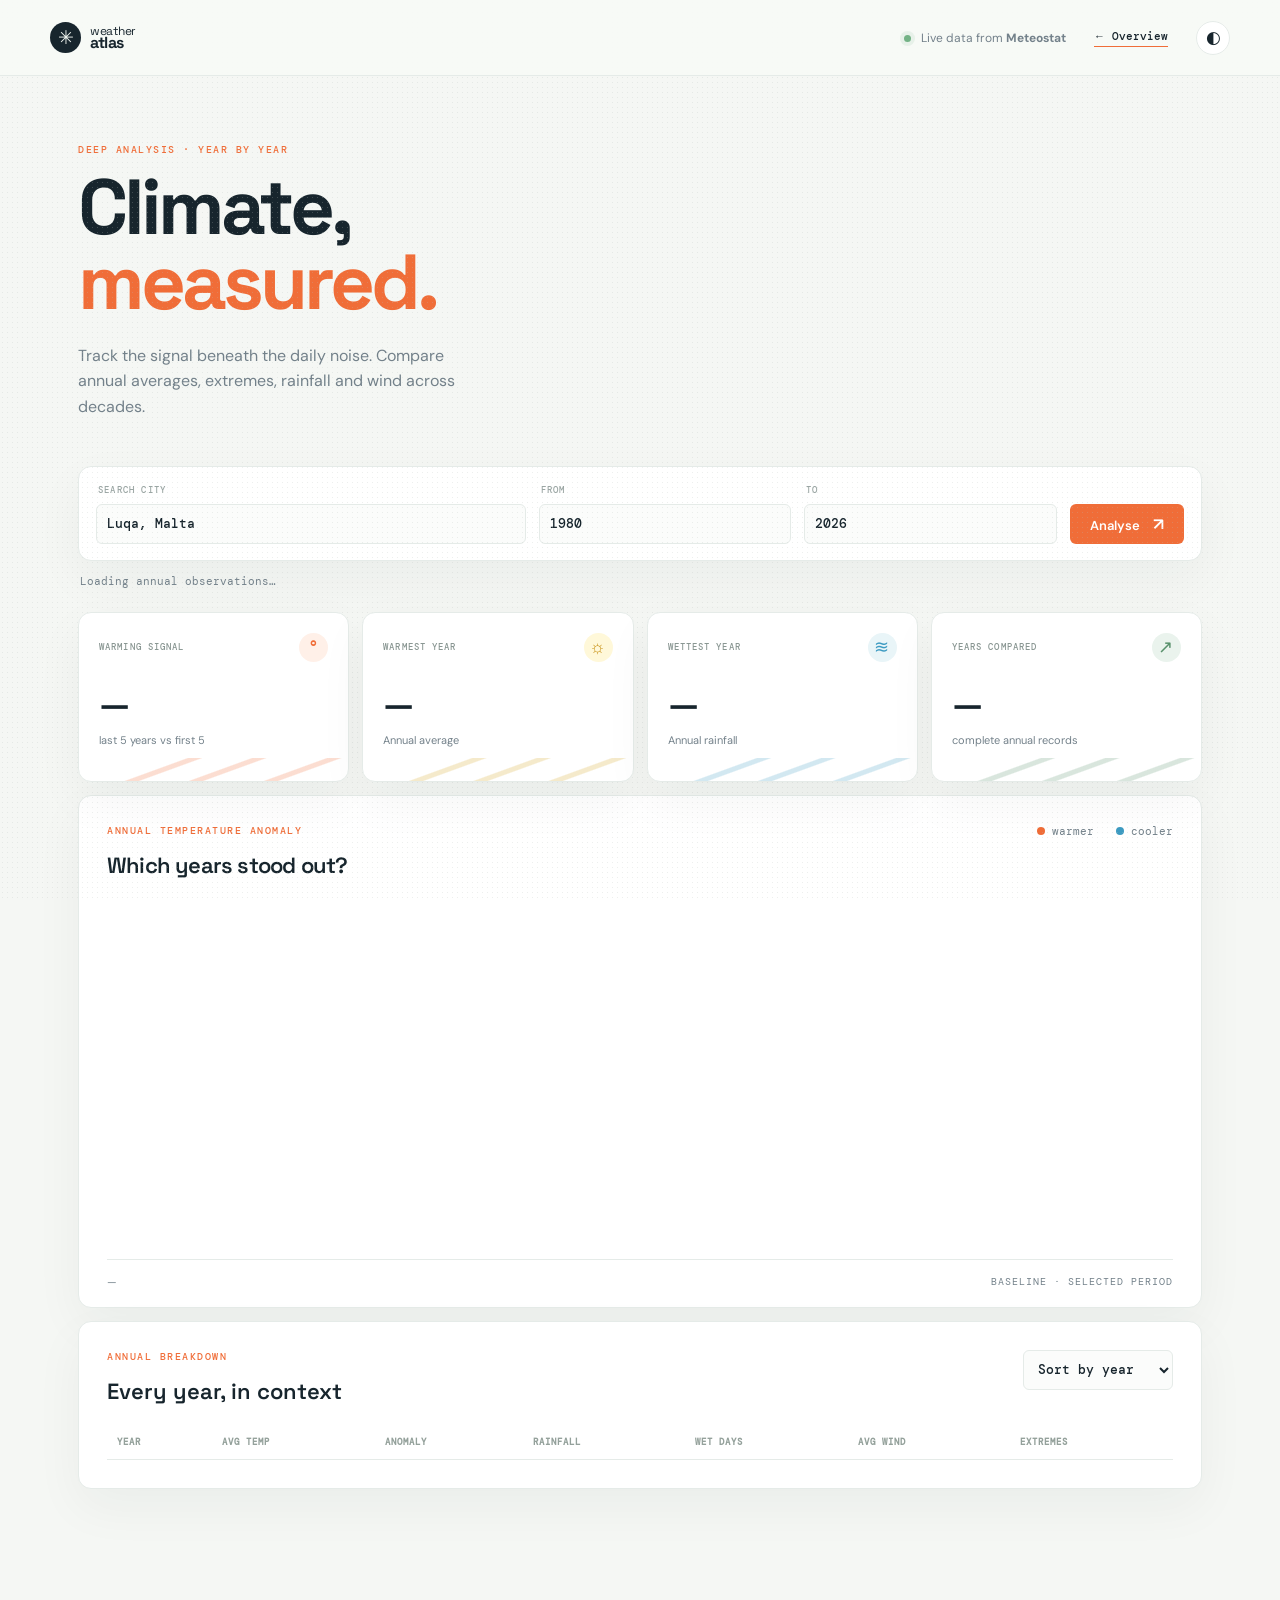
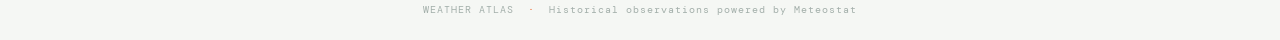
==== analysis.html @ 559820bc "Main" ====
<!doctype html>
<html lang="en">
<head>
  <meta charset="utf-8"><meta name="viewport" content="width=device-width, initial-scale=1">
  <title>Weather Atlas — deep analysis</title>
  <link rel="preconnect" href="https://fonts.googleapis.com"><link rel="preconnect" href="https://fonts.gstatic.com" crossorigin>
  <link href="https://fonts.googleapis.com/css2?family=DM+Mono:wght@400;500&family=DM+Sans:wght@400;500;600;700&family=Space+Grotesk:wght@500;600;700&display=swap" rel="stylesheet">
  <link rel="stylesheet" href="styles.css">
</head>
<body>
  <header class="topbar"><a class="brand" href="index.html"><span class="brand-mark">✳</span><span>weather<br><b>atlas</b></span></a><div class="source"><span class="pulse"></span> Live data from <b>Meteostat</b></div><a class="analysis-link" href="index.html">← Overview</a><button class="icon-btn" id="themeToggle">◐</button></header>
  <main>
    <section class="hero"><p class="eyebrow">DEEP ANALYSIS · YEAR BY YEAR</p><h1>Climate,<br><em>measured.</em></h1><p class="intro">Track the signal beneath the daily noise. Compare annual averages, extremes, rainfall and wind across decades.</p></section>
    <section class="controls card"><div class="control station-control"><label>SEARCH CITY</label><input id="station" list="station-list" value="Luqa, Malta" autocomplete="off" placeholder="Type a city…"><datalist id="station-list"></datalist></div><div class="control"><label>FROM</label><input id="start" type="number" min="1980" max="2026" value="1980"></div><div class="control"><label>TO</label><input id="end" type="number" min="1980" max="2026" value="2026"></div><button class="explore" id="load">Analyse <span>↗</span></button></section>
    <div class="status" id="status">Loading annual observations…</div>
    <section class="summary-grid"><article class="metric-card card"><div class="metric-head"><span>WARMING SIGNAL</span><span class="metric-icon warm">°</span></div><strong id="signal">—</strong><small>last 5 years vs first 5</small><div class="spark warm-line"></div></article><article class="metric-card card"><div class="metric-head"><span>WARMEST YEAR</span><span class="metric-icon sun">☼</span></div><strong id="warmest">—</strong><small id="warmestValue">Annual average</small><div class="spark sun-line"></div></article><article class="metric-card card"><div class="metric-head"><span>WETTEST YEAR</span><span class="metric-icon rain">≋</span></div><strong id="wettest">—</strong><small id="wettestValue">Annual rainfall</small><div class="spark rain-line"></div></article><article class="metric-card card"><div class="metric-head"><span>YEARS COMPARED</span><span class="metric-icon trend">↗</span></div><strong id="count">—</strong><small>complete annual records</small><div class="spark trend-line"></div></article></section>
    <section class="chart-card card"><div class="chart-top"><div><p class="eyebrow">ANNUAL TEMPERATURE ANOMALY</p><h2>Which years stood out?</h2></div><div class="legend"><span class="legend-temp"></span>warmer <span class="legend-rain"></span>cooler</div></div><div class="chart-wrap"><svg id="chart" viewBox="0 0 1000 360"></svg></div><div class="chart-foot"><span id="rangeLabel">—</span><span class="mono">BASELINE · SELECTED PERIOD</span></div></section>
    <section class="table-card card"><div class="table-heading"><div><p class="eyebrow">ANNUAL BREAKDOWN</p><h2>Every year, in context</h2></div><select id="sort"><option value="year">Sort by year</option><option value="avg_temp">Temperature</option><option value="rainfall">Rainfall</option><option value="anomaly">Anomaly</option></select></div><div class="table-scroll"><table><thead><tr><th>YEAR</th><th>AVG TEMP</th><th>ANOMALY</th><th>RAINFALL</th><th>WET DAYS</th><th>AVG WIND</th><th>EXTREMES</th></tr></thead><tbody id="table"></tbody></table></div></section>
  </main><footer>WEATHER ATLAS <span>·</span> Historical observations powered by Meteostat</footer>
  <script src="analysis.js"></script>
</body></html>
---- styles.css ----
:root{--ink:#17252d;--muted:#73818a;--paper:#f5f7f4;--card:#fff;--line:#e5ebe8;--orange:#f06d38;--blue:#3d9bc2;--green:#9ebca9;--shadow:0 18px 50px #19332b0c}
*{box-sizing:border-box}body{margin:0;background:var(--paper);color:var(--ink);font-family:"DM Sans",sans-serif}body:before{content:"";position:fixed;inset:0;pointer-events:none;opacity:.25;background-image:radial-gradient(#b6c1bb 0.55px,transparent .55px);background-size:5px 5px}.topbar{height:76px;border-bottom:1px solid var(--line);display:flex;align-items:center;padding:0 max(28px,calc((100% - 1180px)/2));gap:28px;background:#f8faf7e8;position:relative}.brand{color:var(--ink);text-decoration:none;display:flex;align-items:center;gap:9px;font-family:"Space Grotesk";font-size:12px;line-height:11px;letter-spacing:-.5px}.brand b{font-size:16px}.brand-mark{background:var(--ink);color:#eef3ee;border-radius:50%;width:31px;height:31px;display:grid;place-items:center;font-size:19px}.source{margin-left:auto;font-size:12px;color:var(--muted)}.pulse{display:inline-block;width:7px;height:7px;background:#73b285;border-radius:50%;margin-right:7px;box-shadow:0 0 0 4px #73b28520}.icon-btn{border:1px solid var(--line);background:white;border-radius:50%;width:34px;height:34px;color:var(--ink);font-size:17px}main{max-width:1180px;margin:auto;padding:67px 28px 90px}.hero{max-width:600px;margin-bottom:46px}.eyebrow{font:500 10px "DM Mono",monospace;letter-spacing:1.5px;color:var(--orange);margin:0 0 14px}.hero h1{font:700 clamp(48px,7vw,78px) "Space Grotesk";letter-spacing:-4px;line-height:.96;margin:0}.hero h1 em{color:var(--orange);font-style:normal}.intro{font-size:16px;color:var(--muted);max-width:410px;line-height:1.6;margin-top:23px}.card{background:var(--card);border:1px solid var(--line);border-radius:13px;box-shadow:var(--shadow)}.controls{display:flex;align-items:end;gap:13px;padding:17px 17px 16px;margin-bottom:13px}.control{min-width:130px;flex:1}.station-control{flex:1.7}label{display:block;font:500 9px "DM Mono";letter-spacing:1.2px;color:#9aa5a3;margin:0 0 8px 2px}select,input{font:500 13px "DM Mono";width:100%;height:40px;border:1px solid var(--line);border-radius:6px;background:#fbfcfb;color:var(--ink);padding:0 10px;outline:none}select:focus,input:focus{border-color:var(--orange)}.quick{flex:1.4}.quick div{display:flex;gap:5px}.quick button{height:40px;flex:1;border:1px solid var(--line);background:#fff;border-radius:5px;color:var(--muted);font:500 11px "DM Mono";cursor:pointer}.quick button:hover,.quick button.active{background:var(--ink);border-color:var(--ink);color:white}.explore{height:40px;border:0;border-radius:6px;background:var(--orange);color:#fff;padding:0 20px;font:600 13px "DM Sans";cursor:pointer}.explore span{font-size:17px;margin-left:10px}.status{height:21px;font:11px "DM Mono";color:var(--muted);margin:0 2px 17px}.summary-grid{display:grid;grid-template-columns:repeat(4,1fr);gap:13px;margin-bottom:13px}.metric-card{padding:20px;min-height:170px;overflow:hidden;position:relative}.metric-head{display:flex;justify-content:space-between;align-items:center;font:500 9px "DM Mono";letter-spacing:1.1px;color:#899692}.metric-icon{display:grid;place-items:center;width:29px;height:29px;border-radius:50%;font-size:18px}.warm{background:#fff0e8;color:var(--orange)}.rain{background:#e9f5f8;color:var(--blue)}.sun{background:#fff8d9;color:#c9941a}.trend{background:#eaf3ed;color:#59916c}.metric-card strong{font:600 35px "Space Grotesk";display:block;margin:20px 0 2px;letter-spacing:-1.5px}.metric-card small{font-size:11px;color:var(--muted)}.spark{position:absolute;bottom:-9px;left:0;width:100%;height:32px;opacity:.23;background:linear-gradient(160deg,transparent 30%,currentColor 31%,currentColor 34%,transparent 35%,transparent 48%,currentColor 49%,currentColor 52%,transparent 53%,transparent 69%,currentColor 70%,currentColor 73%,transparent 74%)}.warm-line{color:var(--orange)}.rain-line{color:var(--blue)}.sun-line{color:#d3a31d}.trend-line{color:#59916c}.chart-card{padding:28px 28px 18px}.chart-top{display:flex;justify-content:space-between;align-items:flex-start}.chart-top h2{font:600 22px "Space Grotesk";margin:0;letter-spacing:-.8px}.legend{font:11px "DM Mono";color:var(--muted);display:flex;align-items:center;gap:7px}.legend-temp,.legend-rain{width:8px;height:8px;border-radius:50%;background:var(--orange);margin-left:15px}.legend-rain{background:var(--blue)}.chart-wrap{height:360px;margin-top:20px}.chart-wrap svg{width:100%;height:100%;overflow:visible}.gridline{stroke:#e9eeeb;stroke-width:1}.axis{fill:#98a39f;font:10px "DM Mono"}.area{fill:url(#area)}.line{fill:none;stroke:var(--orange);stroke-width:3;stroke-linejoin:round;stroke-linecap:round}.chart-foot{border-top:1px solid var(--line);padding-top:15px;display:flex;justify-content:space-between;color:var(--muted);font-size:11px}.mono{font:10px "DM Mono";letter-spacing:1px}.insight{margin-top:13px;padding:21px 25px;display:flex;gap:17px;align-items:center}.insight-icon{font-size:24px;color:var(--orange)}.insight p:last-child{margin:0;font-size:14px;color:var(--ink)}footer{text-align:center;color:#a3afaa;font:10px "DM Mono";letter-spacing:1px;padding:24px}footer span{color:var(--orange);margin:0 7px}@media(max-width:760px){main{padding:42px 16px}.controls{display:grid;grid-template-columns:1fr 1fr}.station-control,.quick{grid-column:span 2}.explore{grid-column:span 2}.summary-grid{grid-template-columns:1fr 1fr}.chart-card{padding:22px 16px}.chart-top{display:block}.legend{margin-top:16px}.chart-wrap{height:280px}.hero h1{letter-spacing:-2px}.source{display:none}}@media(max-width:430px){.summary-grid{grid-template-columns:1fr}.topbar{padding:0 18px}}
.analysis-link{font:500 11px "DM Mono";color:var(--ink);text-decoration:none;border-bottom:1px solid var(--orange);padding-bottom:3px}
.analysis-link span{color:var(--orange);font-size:14px}.pulse{display:inline-block;width:7px;height:7px;background:#73b285;border-radius:50%;margin-right:7px;box-shadow:0 0 0 4px #73b28520}.icon-btn{border:1px solid var(--line);background:white;border-radius:50%;width:34px;height:34px;color:var(--ink);font-size:17px}main{max-width:1180px;margin:auto;padding:67px 28px 90px}.hero{max-width:600px;margin-bottom:46px}.eyebrow{font:500 10px "DM Mono",monospace;letter-spacing:1.5px;color:var(--orange);margin:0 0 14px}.hero h1{font:700 clamp(48px,7vw,78px) "Space Grotesk";letter-spacing:-4px;line-height:.96;margin:0}.hero h1 em{color:var(--orange);font-style:normal}.intro{font-size:16px;color:var(--muted);max-width:410px;line-height:1.6;margin-top:23px}.card{background:var(--card);border:1px solid var(--line);border-radius:13px;box-shadow:var(--shadow)}.controls{display:flex;align-items:end;gap:13px;padding:17px 17px 16px;margin-bottom:13px}.control{min-width:130px;flex:1}.station-control{flex:1.7}label{display:block;font:500 9px "DM Mono";letter-spacing:1.2px;color:#9aa5a3;margin:0 0 8px 2px}select,input{font:500 13px "DM Mono";width:100%;height:40px;border:1px solid var(--line);border-radius:6px;background:#fbfcfb;color:var(--ink);padding:0 10px;outline:none}select:focus,input:focus{border-color:var(--orange)}.quick{flex:1.4}.quick div{display:flex;gap:5px}.quick button{height:40px;flex:1;border:1px solid var(--line);background:#fff;border-radius:5px;color:var(--muted);font:500 11px "DM Mono";cursor:pointer}.quick button:hover,.quick button.active{background:var(--ink);border-color:var(--ink);color:white}.explore{height:40px;border:0;border-radius:6px;background:var(--orange);color:#fff;padding:0 20px;font:600 13px "DM Sans";cursor:pointer}.explore span{font-size:17px;margin-left:10px}.status{height:21px;font:11px "DM Mono";color:var(--muted);margin:0 2px 17px}.summary-grid{display:grid;grid-template-columns:repeat(4,1fr);gap:13px;margin-bottom:13px}.metric-card{padding:20px;min-height:170px;overflow:hidden;position:relative}.metric-head{display:flex;justify-content:space-between;align-items:center;font:500 9px "DM Mono";letter-spacing:1.1px;color:#899692}.metric-icon{display:grid;place-items:center;width:29px;height:29px;border-radius:50%;font-size:18px}.warm{background:#fff0e8;color:var(--orange)}.rain{background:#e9f5f8;color:var(--blue)}.sun{background:#fff8d9;color:#c9941a}.trend{background:#eaf3ed;color:#59916c}.metric-card strong{font:600 35px "Space Grotesk";display:block;margin:20px 0 2px;letter-spacing:-1.5px}.metric-card small{font-size:11px;color:var(--muted)}.spark{position:absolute;bottom:-9px;left:0;width:100%;height:32px;opacity:.23;background:linear-gradient(160deg,transparent 30%,currentColor 31%,currentColor 34%,transparent 35%,transparent 48%,currentColor 49%,currentColor 52%,transparent 53%,transparent 69%,currentColor 70%,currentColor 73%,transparent 74%)}.warm-line{color:var(--orange)}.rain-line{color:var(--blue)}.sun-line{color:#d3a31d}.trend-line{color:#59916c}.chart-card{padding:28px 28px 18px}.chart-top{display:flex;justify-content:space-between;align-items:flex-start}.chart-top h2{font:600 22px "Space Grotesk";margin:0;letter-spacing:-.8px}.legend{font:11px "DM Mono";color:var(--muted);display:flex;align-items:center;gap:7px}.legend-temp,.legend-rain{width:8px;height:8px;border-radius:50%;background:var(--orange);margin-left:15px}.legend-rain{background:var(--blue)}.chart-wrap{height:360px;margin-top:20px}.chart-wrap svg{width:100%;height:100%;overflow:visible}.gridline{stroke:#e9eeeb;stroke-width:1}.axis{fill:#98a39f;font:10px "DM Mono"}.area{fill:url(#area)}.line{fill:none;stroke:var(--orange);stroke-width:3;stroke-linejoin:round;stroke-linecap:round}.chart-foot{border-top:1px solid var(--line);padding-top:15px;display:flex;justify-content:space-between;color:var(--muted);font-size:11px}.mono{font:10px "DM Mono";letter-spacing:1px}.insight{margin-top:13px;padding:21px 25px;display:flex;gap:17px;align-items:center}.insight-icon{font-size:24px;color:var(--orange)}.insight p:last-child{margin:0;font-size:14px;color:var(--ink)}footer{text-align:center;color:#a3afaa;font:10px "DM Mono";letter-spacing:1px;padding:24px}footer span{color:var(--orange);margin:0 7px}@media(max-width:760px){main{padding:42px 16px}.controls{display:grid;grid-template-columns:1fr 1fr}.station-control,.quick{grid-column:span 2}.explore{grid-column:span 2}.summary-grid{grid-template-columns:1fr 1fr}.chart-card{padding:22px 16px}.chart-top{display:block}.legend{margin-top:16px}.chart-wrap{height:280px}.hero h1{letter-spacing:-2px}.source{display:none}}@media(max-width:430px){.summary-grid{grid-template-columns:1fr}.topbar{padding:0 18px}}
body.dark{--ink:#e7eee9;--muted:#9aa9a2;--paper:#17231f;--card:#20302a;--line:#34463e;--shadow:0 18px 50px #08110d44}body.dark .topbar{background:#17231fe8}body.dark select,body.dark input,body.dark .quick button,body.dark .icon-btn{background:#263831;color:var(--ink);border-color:var(--line)}body.dark .gridline{stroke:#34463e}
.table-card{margin-top:13px;padding:28px}.table-heading{display:flex;justify-content:space-between;align-items:flex-start}.table-heading h2{font:600 22px "Space Grotesk";margin:0}.table-heading select{width:150px}.table-scroll{overflow-x:auto;margin-top:20px}table{border-collapse:collapse;width:100%;min-width:680px;font:12px "DM Mono"}th{font-size:9px;letter-spacing:1px;color:#94a19b;text-align:left;border-bottom:1px solid var(--line);padding:11px 10px}td{padding:13px 10px;border-bottom:1px solid var(--line);color:var(--muted)}td:first-child,td:nth-child(2){color:var(--ink)}.positive{color:var(--orange)!important}.negative{color:var(--blue)!important}@media(max-width:760px){.table-card{padding:22px 16px}.table-heading{display:block}.table-heading select{margin-top:15px}}
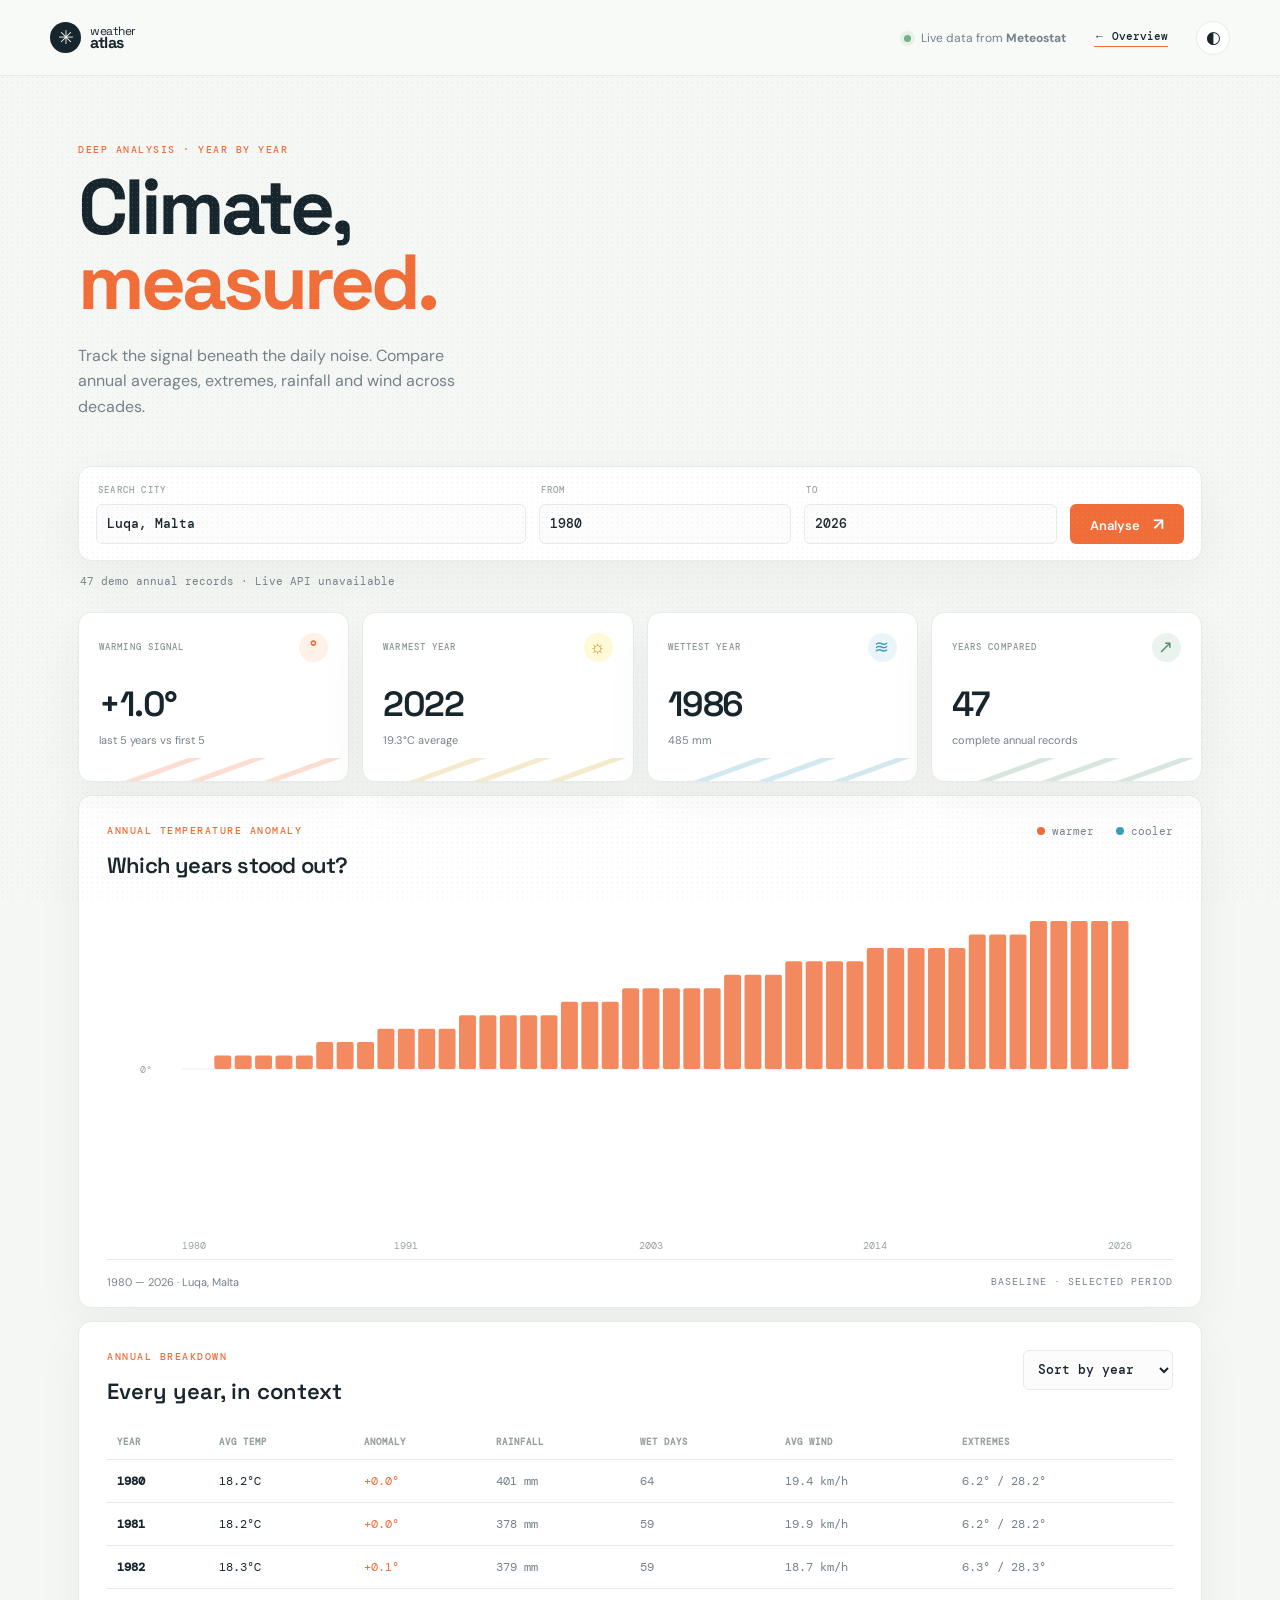
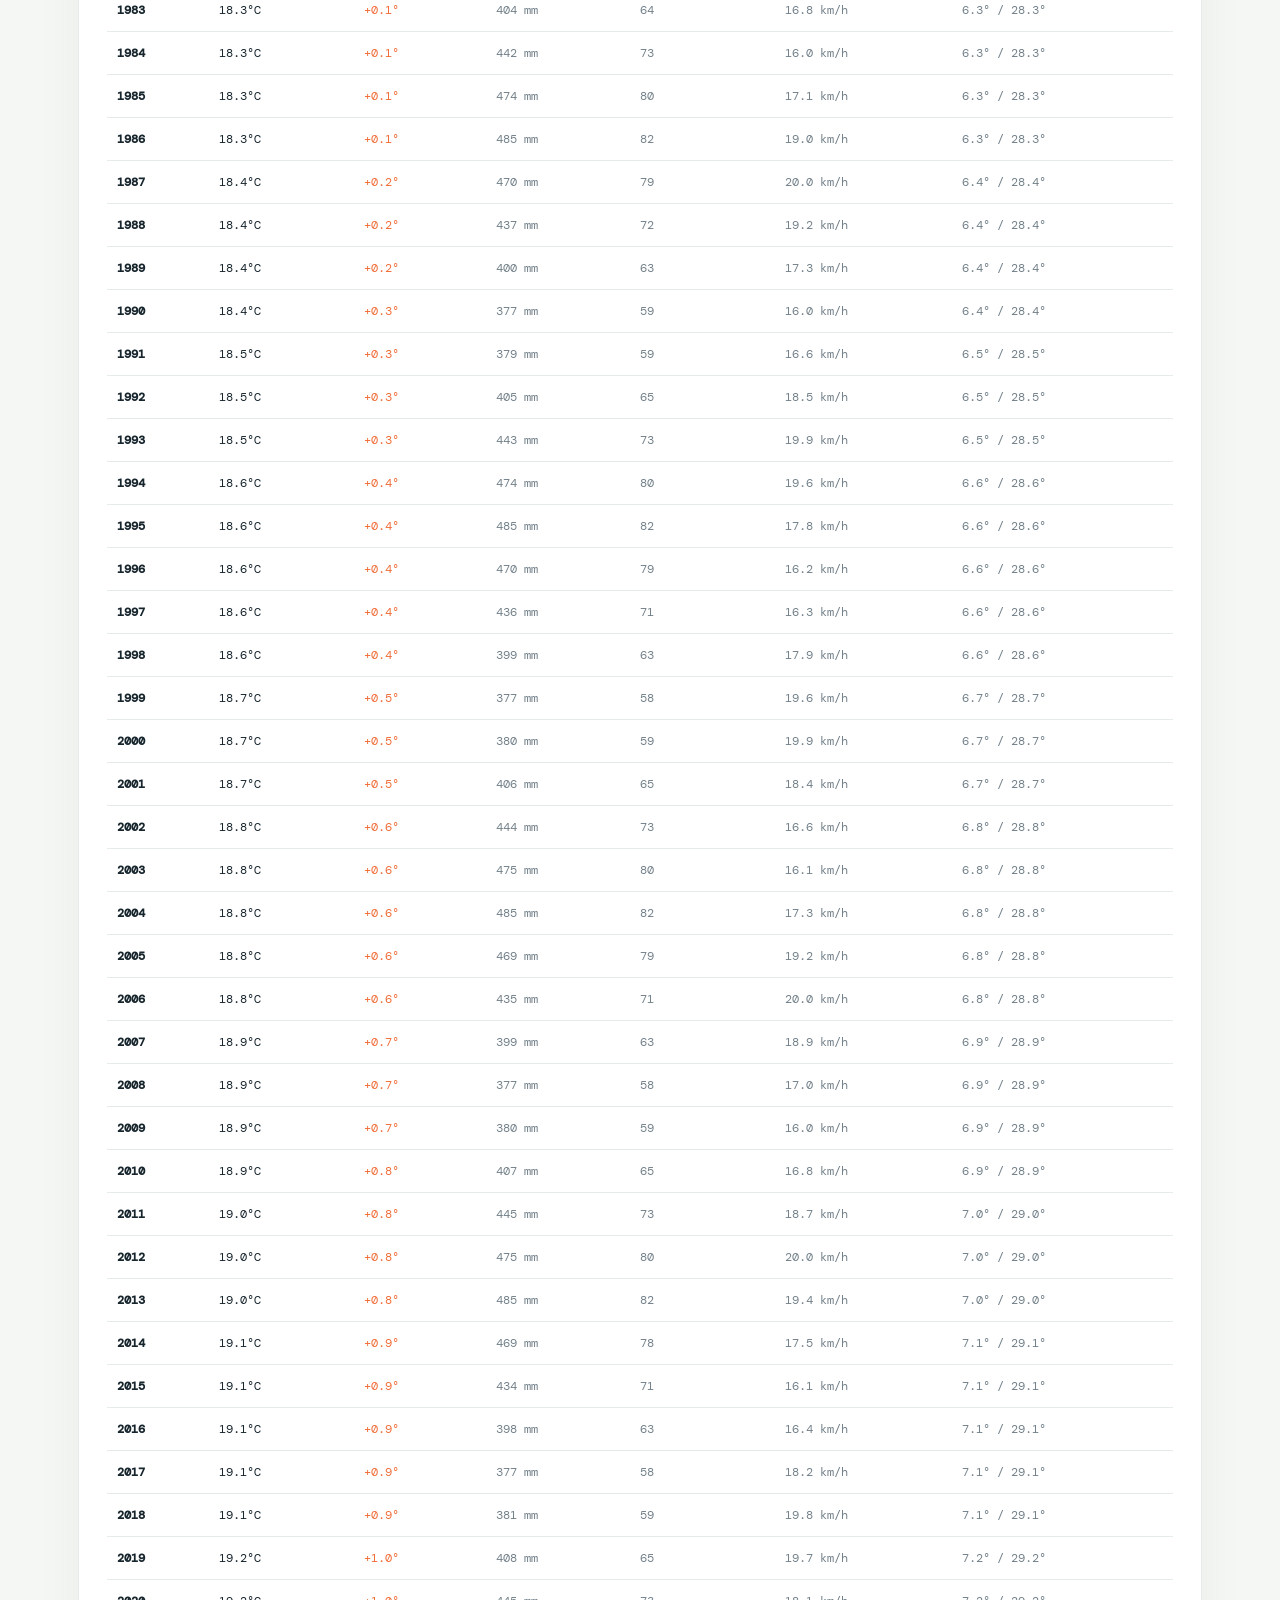
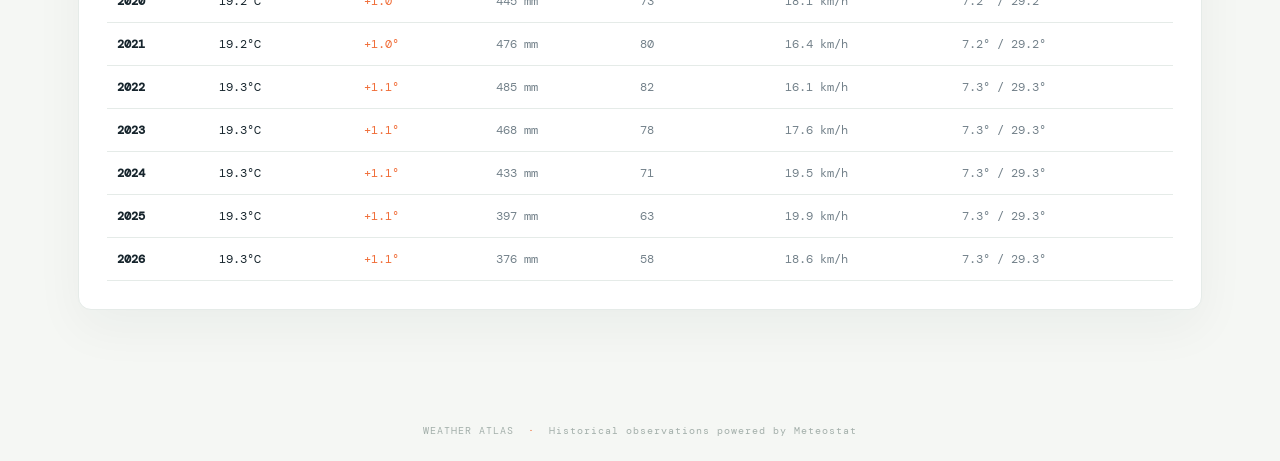
==== commit 6d796eb3: "Agent Host changes for agents/github-pages-file-structure-setup-a3ee96b9" ====
--- a/analysis.html
+++ b/analysis.html
@@ -17,5 +17,6 @@
     <section class="chart-card card"><div class="chart-top"><div><p class="eyebrow">ANNUAL TEMPERATURE ANOMALY</p><h2>Which years stood out?</h2></div><div class="legend"><span class="legend-temp"></span>warmer <span class="legend-rain"></span>cooler</div></div><div class="chart-wrap"><svg id="chart" viewBox="0 0 1000 360"></svg></div><div class="chart-foot"><span id="rangeLabel">—</span><span class="mono">BASELINE · SELECTED PERIOD</span></div></section>
     <section class="table-card card"><div class="table-heading"><div><p class="eyebrow">ANNUAL BREAKDOWN</p><h2>Every year, in context</h2></div><select id="sort"><option value="year">Sort by year</option><option value="avg_temp">Temperature</option><option value="rainfall">Rainfall</option><option value="anomaly">Anomaly</option></select></div><div class="table-scroll"><table><thead><tr><th>YEAR</th><th>AVG TEMP</th><th>ANOMALY</th><th>RAINFALL</th><th>WET DAYS</th><th>AVG WIND</th><th>EXTREMES</th></tr></thead><tbody id="table"></tbody></table></div></section>
   </main><footer>WEATHER ATLAS <span>·</span> Historical observations powered by Meteostat</footer>
+  <script src="static-data.js"></script>
   <script src="analysis.js"></script>
 </body></html>
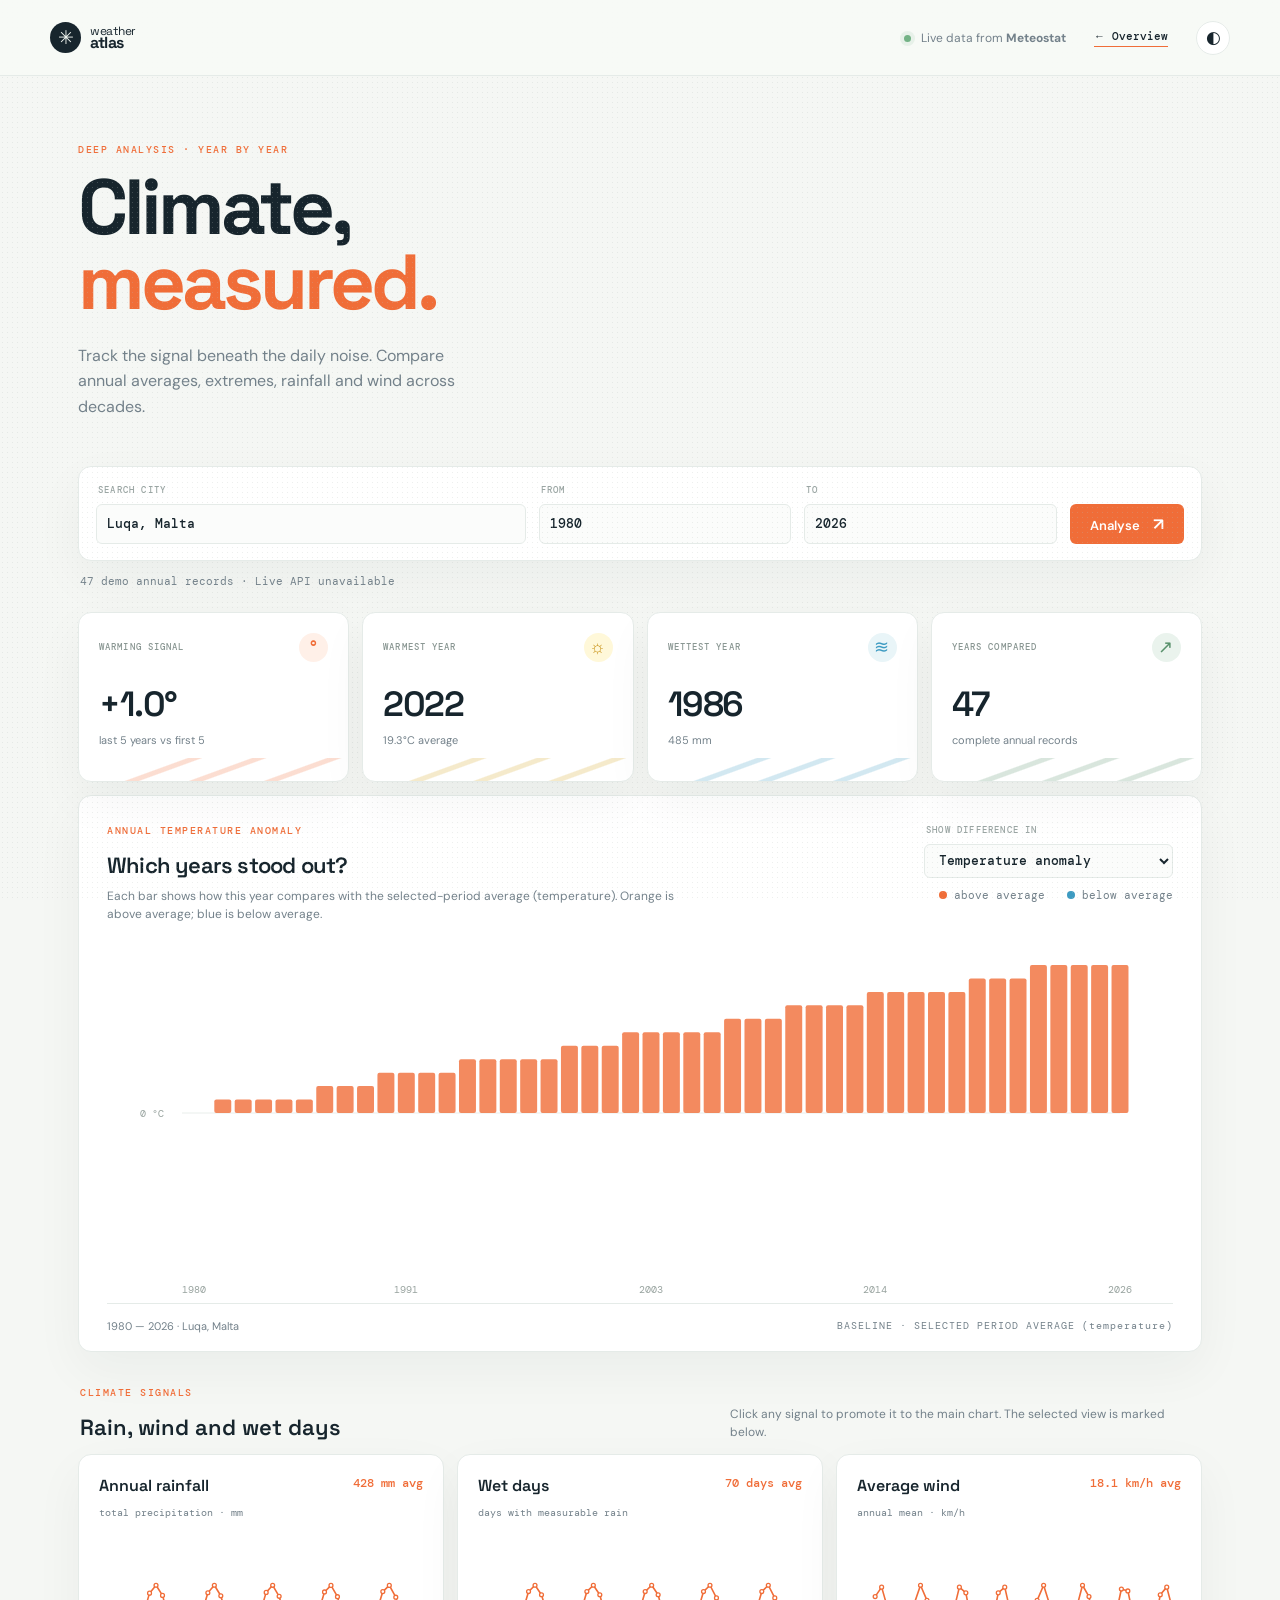
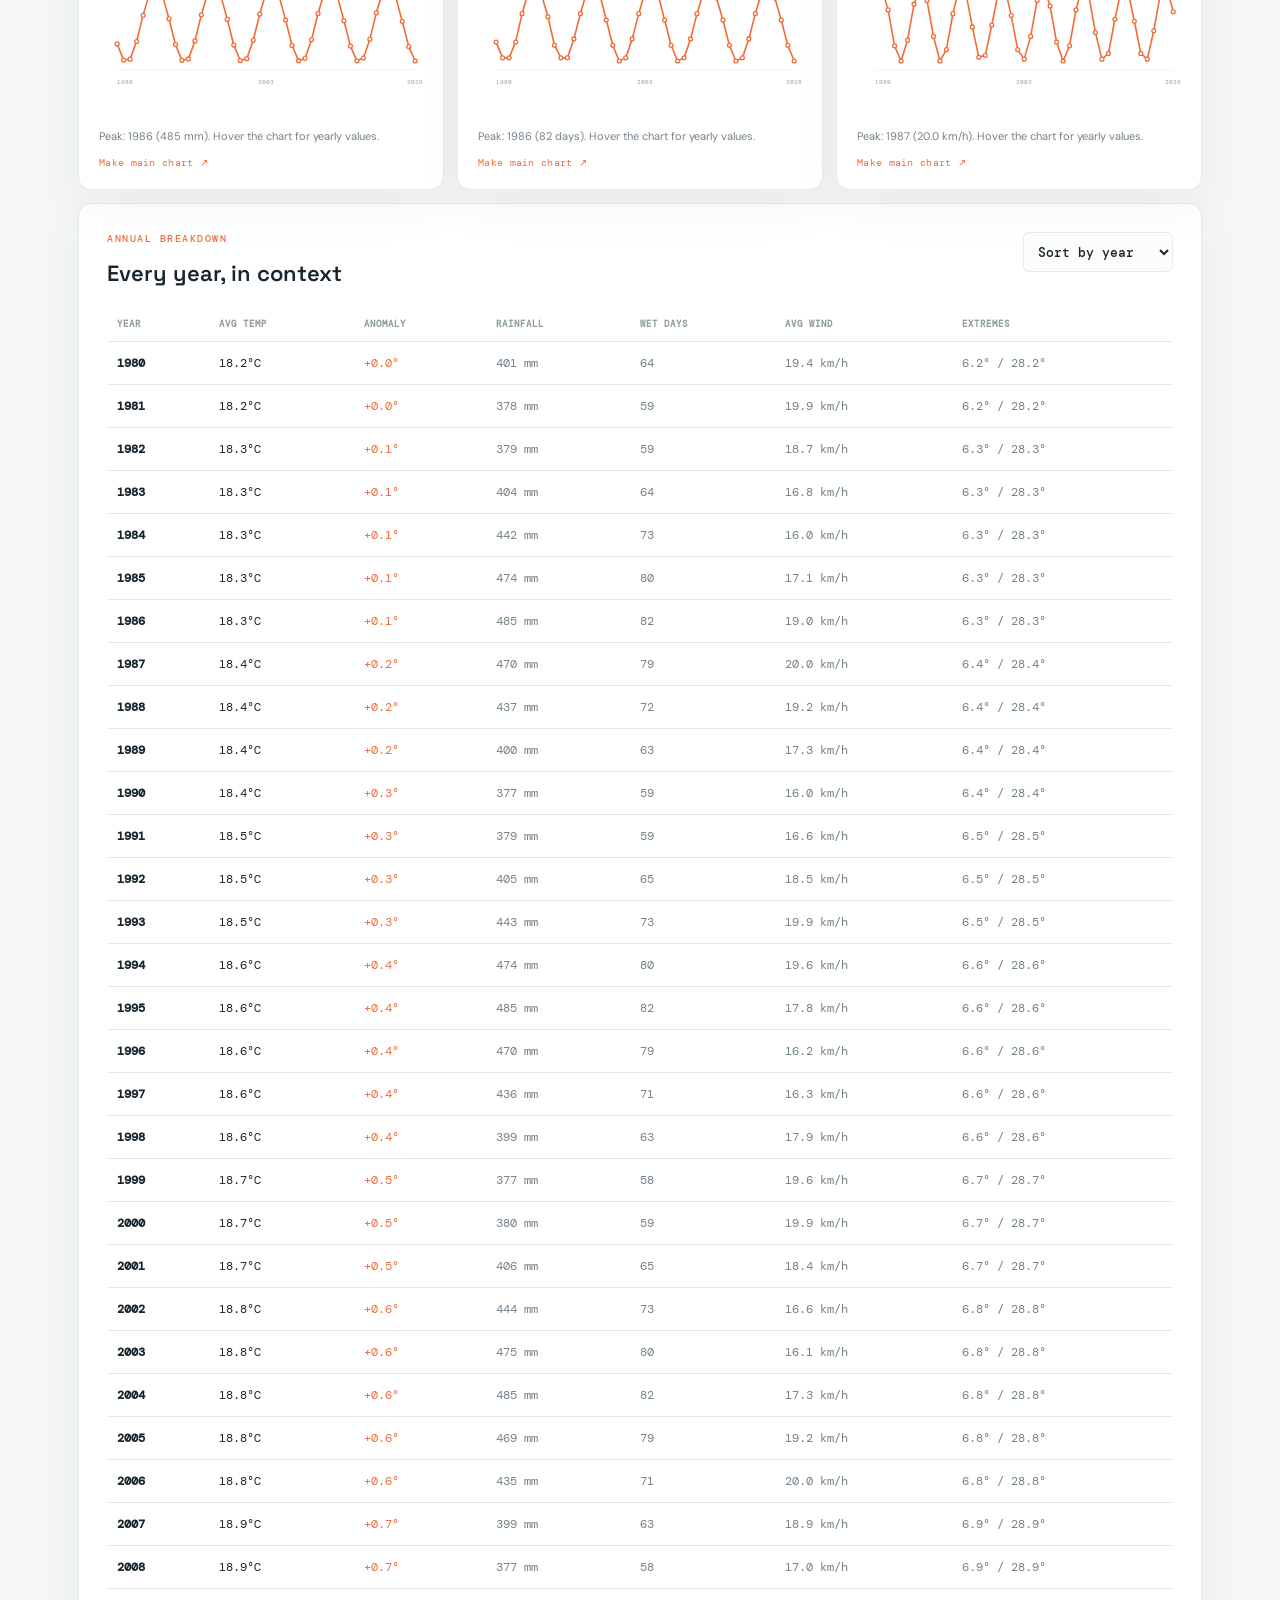
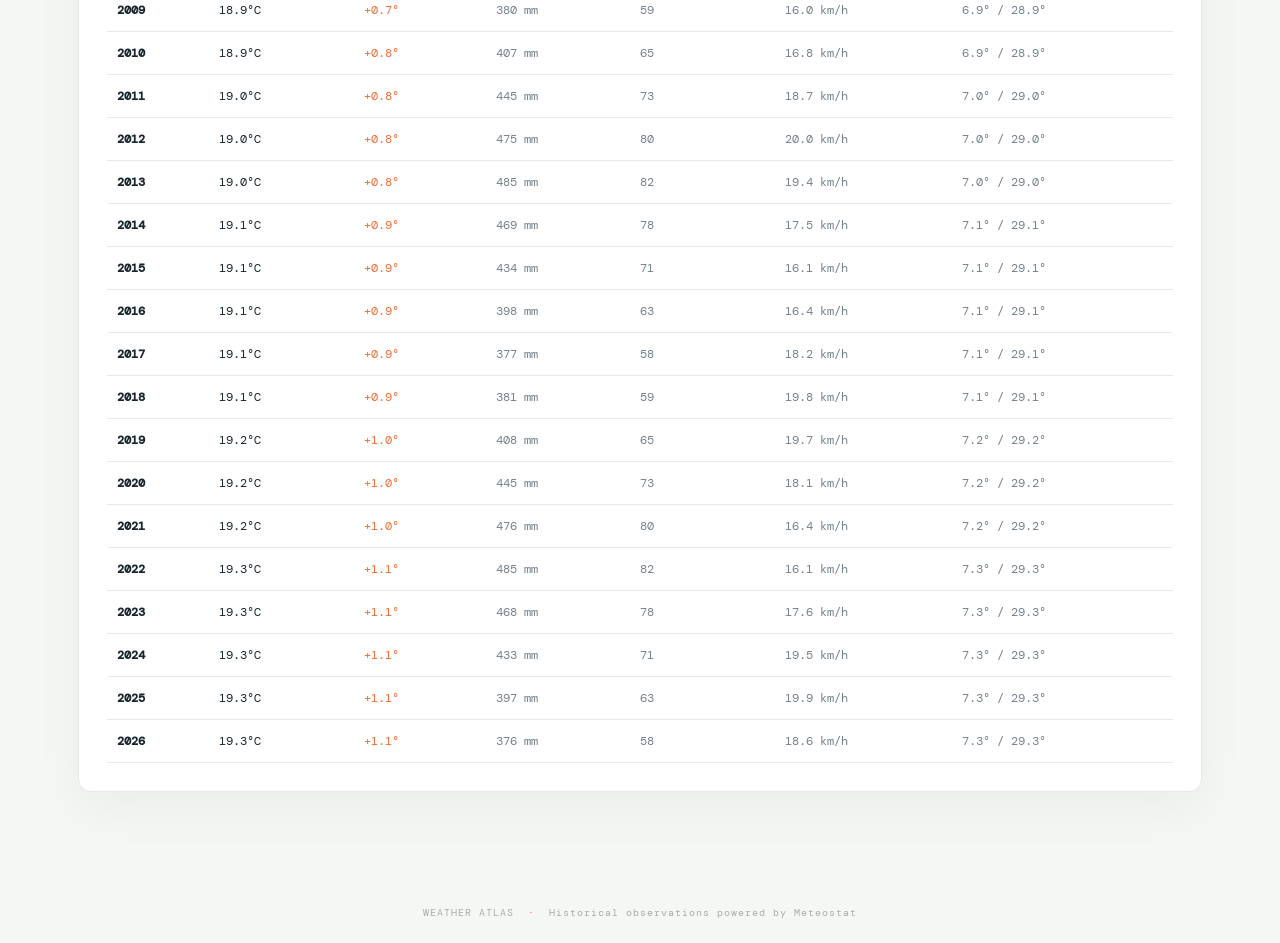
==== commit eda8f44d: "Agent Host changes for agents/search-bar-dropdown-fix-and-chart-hover" ====
--- a/analysis.html
+++ b/analysis.html
@@ -11,10 +11,11 @@
   <header class="topbar"><a class="brand" href="index.html"><span class="brand-mark">✳</span><span>weather<br><b>atlas</b></span></a><div class="source"><span class="pulse"></span> Live data from <b>Meteostat</b></div><a class="analysis-link" href="index.html">← Overview</a><button class="icon-btn" id="themeToggle">◐</button></header>
   <main>
     <section class="hero"><p class="eyebrow">DEEP ANALYSIS · YEAR BY YEAR</p><h1>Climate,<br><em>measured.</em></h1><p class="intro">Track the signal beneath the daily noise. Compare annual averages, extremes, rainfall and wind across decades.</p></section>
-    <section class="controls card"><div class="control station-control"><label>SEARCH CITY</label><input id="station" list="station-list" value="Luqa, Malta" autocomplete="off" placeholder="Type a city…"><datalist id="station-list"></datalist></div><div class="control"><label>FROM</label><input id="start" type="number" min="1980" max="2026" value="1980"></div><div class="control"><label>TO</label><input id="end" type="number" min="1980" max="2026" value="2026"></div><button class="explore" id="load">Analyse <span>↗</span></button></section>
+    <section class="controls card"><div class="control station-control station-picker"><label for="station">SEARCH CITY</label><input id="station" value="Luqa, Malta" autocomplete="off" placeholder="Choose a city…" aria-autocomplete="list" aria-controls="station-list" aria-expanded="false"><div id="station-list" class="station-list" role="listbox"></div></div><div class="control"><label>FROM</label><input id="start" type="number" min="1980" max="2026" value="1980"></div><div class="control"><label>TO</label><input id="end" type="number" min="1980" max="2026" value="2026"></div><button class="explore" id="load">Analyse <span>↗</span></button></section>
     <div class="status" id="status">Loading annual observations…</div>
     <section class="summary-grid"><article class="metric-card card"><div class="metric-head"><span>WARMING SIGNAL</span><span class="metric-icon warm">°</span></div><strong id="signal">—</strong><small>last 5 years vs first 5</small><div class="spark warm-line"></div></article><article class="metric-card card"><div class="metric-head"><span>WARMEST YEAR</span><span class="metric-icon sun">☼</span></div><strong id="warmest">—</strong><small id="warmestValue">Annual average</small><div class="spark sun-line"></div></article><article class="metric-card card"><div class="metric-head"><span>WETTEST YEAR</span><span class="metric-icon rain">≋</span></div><strong id="wettest">—</strong><small id="wettestValue">Annual rainfall</small><div class="spark rain-line"></div></article><article class="metric-card card"><div class="metric-head"><span>YEARS COMPARED</span><span class="metric-icon trend">↗</span></div><strong id="count">—</strong><small>complete annual records</small><div class="spark trend-line"></div></article></section>
-    <section class="chart-card card"><div class="chart-top"><div><p class="eyebrow">ANNUAL TEMPERATURE ANOMALY</p><h2>Which years stood out?</h2></div><div class="legend"><span class="legend-temp"></span>warmer <span class="legend-rain"></span>cooler</div></div><div class="chart-wrap"><svg id="chart" viewBox="0 0 1000 360"></svg></div><div class="chart-foot"><span id="rangeLabel">—</span><span class="mono">BASELINE · SELECTED PERIOD</span></div></section>
+    <section class="chart-card card"><div class="chart-top"><div><p class="eyebrow" id="chartEyebrow">ANNUAL TEMPERATURE ANOMALY</p><h2 id="chartHeading">Which years stood out?</h2><p class="chart-note" id="chartNote">Each bar shows how much warmer or cooler that year’s average was than the average for the selected period. Orange is above average; blue is below average.</p></div><div class="chart-tools"><label for="chartMetric">SHOW DIFFERENCE IN</label><select id="chartMetric"><option value="anomaly">Temperature anomaly</option><option value="rainfall">Rainfall</option><option value="wet_days">Wet days</option></select><div class="legend"><span class="legend-temp"></span>above average <span class="legend-rain"></span>below average</div></div></div><div class="chart-wrap"><svg id="chart" viewBox="0 0 1000 360"></svg><div id="chart-tooltip" class="chart-tooltip" role="status" aria-live="polite"></div></div><div class="chart-foot"><span id="rangeLabel">—</span><span class="mono" id="chartBaseline">BASELINE · SELECTED PERIOD AVERAGE</span></div></section>
+    <section class="signal-section"><div class="section-heading"><div><p class="eyebrow">CLIMATE SIGNALS</p><h2>Rain, wind and wet days</h2></div><p>Click any signal to promote it to the main chart. The selected view is marked below.</p></div><div class="signal-grid"><article class="mini-chart card" data-chart-metric="rainfall" role="button" tabindex="0" aria-label="Show rainfall as the main chart"><div class="mini-chart-heading"><div><h3>Annual rainfall</h3><span>total precipitation · mm</span></div><strong id="rainfallSummary">—</strong></div><svg id="rainfallChart" viewBox="0 0 500 190" role="img" aria-label="Annual rainfall chart"></svg><p id="rainfallInsight" class="mini-insight">—</p><span class="mini-chart-action">Make main chart ↗</span></article><article class="mini-chart card" data-chart-metric="wet_days" role="button" tabindex="0" aria-label="Show wet days as the main chart"><div class="mini-chart-heading"><div><h3>Wet days</h3><span>days with measurable rain</span></div><strong id="wetDaysSummary">—</strong></div><svg id="wetDaysChart" viewBox="0 0 500 190" role="img" aria-label="Wet days chart"></svg><p id="wetDaysInsight" class="mini-insight">—</p><span class="mini-chart-action">Make main chart ↗</span></article><article class="mini-chart card" data-chart-metric="wind" role="button" tabindex="0" aria-label="Show average wind as the main chart"><div class="mini-chart-heading"><div><h3>Average wind</h3><span>annual mean · km/h</span></div><strong id="windSummary">—</strong></div><svg id="windChart" viewBox="0 0 500 190" role="img" aria-label="Average wind chart"></svg><p id="windInsight" class="mini-insight">—</p><span class="mini-chart-action">Make main chart ↗</span></article></div></section>
     <section class="table-card card"><div class="table-heading"><div><p class="eyebrow">ANNUAL BREAKDOWN</p><h2>Every year, in context</h2></div><select id="sort"><option value="year">Sort by year</option><option value="avg_temp">Temperature</option><option value="rainfall">Rainfall</option><option value="anomaly">Anomaly</option></select></div><div class="table-scroll"><table><thead><tr><th>YEAR</th><th>AVG TEMP</th><th>ANOMALY</th><th>RAINFALL</th><th>WET DAYS</th><th>AVG WIND</th><th>EXTREMES</th></tr></thead><tbody id="table"></tbody></table></div></section>
   </main><footer>WEATHER ATLAS <span>·</span> Historical observations powered by Meteostat</footer>
   <script src="static-data.js"></script>
--- a/styles.css
+++ b/styles.css
@@ -1,5 +1,5 @@
 :root{--ink:#17252d;--muted:#73818a;--paper:#f5f7f4;--card:#fff;--line:#e5ebe8;--orange:#f06d38;--blue:#3d9bc2;--green:#9ebca9;--shadow:0 18px 50px #19332b0c}
-*{box-sizing:border-box}body{margin:0;background:var(--paper);color:var(--ink);font-family:"DM Sans",sans-serif}body:before{content:"";position:fixed;inset:0;pointer-events:none;opacity:.25;background-image:radial-gradient(#b6c1bb 0.55px,transparent .55px);background-size:5px 5px}.topbar{height:76px;border-bottom:1px solid var(--line);display:flex;align-items:center;padding:0 max(28px,calc((100% - 1180px)/2));gap:28px;background:#f8faf7e8;position:relative}.brand{color:var(--ink);text-decoration:none;display:flex;align-items:center;gap:9px;font-family:"Space Grotesk";font-size:12px;line-height:11px;letter-spacing:-.5px}.brand b{font-size:16px}.brand-mark{background:var(--ink);color:#eef3ee;border-radius:50%;width:31px;height:31px;display:grid;place-items:center;font-size:19px}.source{margin-left:auto;font-size:12px;color:var(--muted)}.pulse{display:inline-block;width:7px;height:7px;background:#73b285;border-radius:50%;margin-right:7px;box-shadow:0 0 0 4px #73b28520}.icon-btn{border:1px solid var(--line);background:white;border-radius:50%;width:34px;height:34px;color:var(--ink);font-size:17px}main{max-width:1180px;margin:auto;padding:67px 28px 90px}.hero{max-width:600px;margin-bottom:46px}.eyebrow{font:500 10px "DM Mono",monospace;letter-spacing:1.5px;color:var(--orange);margin:0 0 14px}.hero h1{font:700 clamp(48px,7vw,78px) "Space Grotesk";letter-spacing:-4px;line-height:.96;margin:0}.hero h1 em{color:var(--orange);font-style:normal}.intro{font-size:16px;color:var(--muted);max-width:410px;line-height:1.6;margin-top:23px}.card{background:var(--card);border:1px solid var(--line);border-radius:13px;box-shadow:var(--shadow)}.controls{display:flex;align-items:end;gap:13px;padding:17px 17px 16px;margin-bottom:13px}.control{min-width:130px;flex:1}.station-control{flex:1.7}label{display:block;font:500 9px "DM Mono";letter-spacing:1.2px;color:#9aa5a3;margin:0 0 8px 2px}select,input{font:500 13px "DM Mono";width:100%;height:40px;border:1px solid var(--line);border-radius:6px;background:#fbfcfb;color:var(--ink);padding:0 10px;outline:none}select:focus,input:focus{border-color:var(--orange)}.quick{flex:1.4}.quick div{display:flex;gap:5px}.quick button{height:40px;flex:1;border:1px solid var(--line);background:#fff;border-radius:5px;color:var(--muted);font:500 11px "DM Mono";cursor:pointer}.quick button:hover,.quick button.active{background:var(--ink);border-color:var(--ink);color:white}.explore{height:40px;border:0;border-radius:6px;background:var(--orange);color:#fff;padding:0 20px;font:600 13px "DM Sans";cursor:pointer}.explore span{font-size:17px;margin-left:10px}.status{height:21px;font:11px "DM Mono";color:var(--muted);margin:0 2px 17px}.summary-grid{display:grid;grid-template-columns:repeat(4,1fr);gap:13px;margin-bottom:13px}.metric-card{padding:20px;min-height:170px;overflow:hidden;position:relative}.metric-head{display:flex;justify-content:space-between;align-items:center;font:500 9px "DM Mono";letter-spacing:1.1px;color:#899692}.metric-icon{display:grid;place-items:center;width:29px;height:29px;border-radius:50%;font-size:18px}.warm{background:#fff0e8;color:var(--orange)}.rain{background:#e9f5f8;color:var(--blue)}.sun{background:#fff8d9;color:#c9941a}.trend{background:#eaf3ed;color:#59916c}.metric-card strong{font:600 35px "Space Grotesk";display:block;margin:20px 0 2px;letter-spacing:-1.5px}.metric-card small{font-size:11px;color:var(--muted)}.spark{position:absolute;bottom:-9px;left:0;width:100%;height:32px;opacity:.23;background:linear-gradient(160deg,transparent 30%,currentColor 31%,currentColor 34%,transparent 35%,transparent 48%,currentColor 49%,currentColor 52%,transparent 53%,transparent 69%,currentColor 70%,currentColor 73%,transparent 74%)}.warm-line{color:var(--orange)}.rain-line{color:var(--blue)}.sun-line{color:#d3a31d}.trend-line{color:#59916c}.chart-card{padding:28px 28px 18px}.chart-top{display:flex;justify-content:space-between;align-items:flex-start}.chart-top h2{font:600 22px "Space Grotesk";margin:0;letter-spacing:-.8px}.legend{font:11px "DM Mono";color:var(--muted);display:flex;align-items:center;gap:7px}.legend-temp,.legend-rain{width:8px;height:8px;border-radius:50%;background:var(--orange);margin-left:15px}.legend-rain{background:var(--blue)}.chart-wrap{height:360px;margin-top:20px}.chart-wrap svg{width:100%;height:100%;overflow:visible}.gridline{stroke:#e9eeeb;stroke-width:1}.axis{fill:#98a39f;font:10px "DM Mono"}.area{fill:url(#area)}.line{fill:none;stroke:var(--orange);stroke-width:3;stroke-linejoin:round;stroke-linecap:round}.chart-foot{border-top:1px solid var(--line);padding-top:15px;display:flex;justify-content:space-between;color:var(--muted);font-size:11px}.mono{font:10px "DM Mono";letter-spacing:1px}.insight{margin-top:13px;padding:21px 25px;display:flex;gap:17px;align-items:center}.insight-icon{font-size:24px;color:var(--orange)}.insight p:last-child{margin:0;font-size:14px;color:var(--ink)}footer{text-align:center;color:#a3afaa;font:10px "DM Mono";letter-spacing:1px;padding:24px}footer span{color:var(--orange);margin:0 7px}@media(max-width:760px){main{padding:42px 16px}.controls{display:grid;grid-template-columns:1fr 1fr}.station-control,.quick{grid-column:span 2}.explore{grid-column:span 2}.summary-grid{grid-template-columns:1fr 1fr}.chart-card{padding:22px 16px}.chart-top{display:block}.legend{margin-top:16px}.chart-wrap{height:280px}.hero h1{letter-spacing:-2px}.source{display:none}}@media(max-width:430px){.summary-grid{grid-template-columns:1fr}.topbar{padding:0 18px}}
+*{box-sizing:border-box}body{margin:0;background:var(--paper);color:var(--ink);font-family:"DM Sans",sans-serif}body:before{content:"";position:fixed;inset:0;pointer-events:none;opacity:.25;background-image:radial-gradient(#b6c1bb 0.55px,transparent .55px);background-size:5px 5px}.topbar{height:76px;border-bottom:1px solid var(--line);display:flex;align-items:center;padding:0 max(28px,calc((100% - 1180px)/2));gap:28px;background:#f8faf7e8;position:relative}.brand{color:var(--ink);text-decoration:none;display:flex;align-items:center;gap:9px;font-family:"Space Grotesk";font-size:12px;line-height:11px;letter-spacing:-.5px}.brand b{font-size:16px}.brand-mark{background:var(--ink);color:#eef3ee;border-radius:50%;width:31px;height:31px;display:grid;place-items:center;font-size:19px}.source{margin-left:auto;font-size:12px;color:var(--muted)}.pulse{display:inline-block;width:7px;height:7px;background:#73b285;border-radius:50%;margin-right:7px;box-shadow:0 0 0 4px #73b28520}.icon-btn{border:1px solid var(--line);background:white;border-radius:50%;width:34px;height:34px;color:var(--ink);font-size:17px}main{max-width:1180px;margin:auto;padding:67px 28px 90px}.hero{max-width:600px;margin-bottom:46px}.eyebrow{font:500 10px "DM Mono",monospace;letter-spacing:1.5px;color:var(--orange);margin:0 0 14px}.hero h1{font:700 clamp(48px,7vw,78px) "Space Grotesk";letter-spacing:-4px;line-height:.96;margin:0}.hero h1 em{color:var(--orange);font-style:normal}.intro{font-size:16px;color:var(--muted);max-width:410px;line-height:1.6;margin-top:23px}.card{background:var(--card);border:1px solid var(--line);border-radius:13px;box-shadow:var(--shadow)}.controls{display:flex;align-items:end;gap:13px;padding:17px 17px 16px;margin-bottom:13px}.control{min-width:130px;flex:1}.station-control{flex:1.7}.station-picker{position:relative}label{display:block;font:500 9px "DM Mono";letter-spacing:1.2px;color:#9aa5a3;margin:0 0 8px 2px}select,input{font:500 13px "DM Mono";width:100%;height:40px;border:1px solid var(--line);border-radius:6px;background:#fbfcfb;color:var(--ink);padding:0 10px;outline:none}select:focus,input:focus{border-color:var(--orange)}.station-list{display:none;position:absolute;z-index:10;top:65px;left:0;right:0;max-height:240px;overflow:auto;background:var(--card);border:1px solid var(--line);border-radius:6px;box-shadow:0 12px 30px #19332b20;padding:5px}.station-list.open{display:block}.station-option{display:block;width:100%;border:0;background:transparent;color:var(--ink);text-align:left;border-radius:4px;padding:9px 10px;font:500 12px "DM Mono";cursor:pointer}.station-option:hover,.station-option.active{background:#eef3ee}.station-empty{padding:10px;color:var(--muted);font:11px "DM Mono"}.quick{flex:1.4}.quick div{display:flex;gap:5px}.quick button{height:40px;flex:1;border:1px solid var(--line);background:#fff;border-radius:5px;color:var(--muted);font:500 11px "DM Mono";cursor:pointer}.quick button:hover,.quick button.active{background:var(--ink);border-color:var(--ink);color:white}.explore{height:40px;border:0;border-radius:6px;background:var(--orange);color:#fff;padding:0 20px;font:600 13px "DM Sans";cursor:pointer}.explore span{font-size:17px;margin-left:10px}.status{height:21px;font:11px "DM Mono";color:var(--muted);margin:0 2px 17px}.summary-grid{display:grid;grid-template-columns:repeat(4,1fr);gap:13px;margin-bottom:13px}.metric-card{padding:20px;min-height:170px;overflow:hidden;position:relative}.metric-head{display:flex;justify-content:space-between;align-items:center;font:500 9px "DM Mono";letter-spacing:1.1px;color:#899692}.metric-icon{display:grid;place-items:center;width:29px;height:29px;border-radius:50%;font-size:18px}.warm{background:#fff0e8;color:var(--orange)}.rain{background:#e9f5f8;color:var(--blue)}.sun{background:#fff8d9;color:#c9941a}.trend{background:#eaf3ed;color:#59916c}.metric-card strong{font:600 35px "Space Grotesk";display:block;margin:20px 0 2px;letter-spacing:-1.5px}.metric-card small{font-size:11px;color:var(--muted)}.spark{position:absolute;bottom:-9px;left:0;width:100%;height:32px;opacity:.23;background:linear-gradient(160deg,transparent 30%,currentColor 31%,currentColor 34%,transparent 35%,transparent 48%,currentColor 49%,currentColor 52%,transparent 53%,transparent 69%,currentColor 70%,currentColor 73%,transparent 74%)}.warm-line{color:var(--orange)}.rain-line{color:var(--blue)}.sun-line{color:#d3a31d}.trend-line{color:#59916c}.chart-card{padding:28px 28px 18px}.chart-top{display:flex;justify-content:space-between;align-items:flex-start}.chart-top h2{font:600 22px "Space Grotesk";margin:0;letter-spacing:-.8px}.chart-note{max-width:600px;margin:8px 0 0;color:var(--muted);font-size:12px;line-height:1.5}.chart-tools{min-width:245px}.chart-tools select{height:34px;margin-bottom:10px}.legend{font:11px "DM Mono";color:var(--muted);display:flex;align-items:center;gap:7px}.legend-temp,.legend-rain{width:8px;height:8px;border-radius:50%;background:var(--orange);margin-left:15px}.legend-rain{background:var(--blue)}.chart-wrap{height:360px;margin-top:20px;position:relative}.chart-wrap svg{width:100%;height:100%;overflow:visible}.gridline{stroke:#e9eeeb;stroke-width:1}.axis{fill:#98a39f;font:10px "DM Mono"}.area{fill:url(#area)}.line{fill:none;stroke:var(--orange);stroke-width:3;stroke-linejoin:round;stroke-linecap:round}.chart-tooltip{display:none;position:absolute;z-index:2;pointer-events:none;background:var(--ink);color:#fff;border-radius:5px;padding:8px 10px;font:11px "DM Mono";white-space:nowrap;transform:translate(-50%,-115%)}.chart-tooltip.visible{display:block}.chart-foot{border-top:1px solid var(--line);padding-top:15px;display:flex;justify-content:space-between;color:var(--muted);font-size:11px}.mono{font:10px "DM Mono";letter-spacing:1px}.signal-section{margin-top:13px}.section-heading{display:flex;justify-content:space-between;align-items:end;margin:34px 2px 13px}.section-heading h2{font:600 22px "Space Grotesk";margin:0}.section-heading>p{max-width:470px;margin:0;color:var(--muted);font-size:12px;line-height:1.5}.signal-grid{display:grid;grid-template-columns:repeat(3,1fr);gap:13px}.mini-chart{padding:20px}.mini-chart-heading{display:flex;justify-content:space-between;gap:12px;align-items:start}.mini-chart h3{font:600 16px "Space Grotesk";margin:0 0 4px}.mini-chart-heading span{color:var(--muted);font:10px "DM Mono"}.mini-chart-heading strong{font:500 12px "DM Mono";color:var(--orange);white-space:nowrap}.mini-chart svg{width:100%;height:190px;margin-top:12px;overflow:visible}.mini-axis-line{stroke:var(--line);stroke-width:1}.mini-line{fill:none;stroke:var(--orange);stroke-width:2.5;stroke-linejoin:round;stroke-linecap:round}.mini-point{fill:var(--card);stroke:var(--orange);stroke-width:2;cursor:crosshair}.mini-insight{margin:0;color:var(--muted);font-size:11px;line-height:1.5}.mini-chart-action{display:block;margin-top:12px;color:var(--orange);font:10px "DM Mono";letter-spacing:.3px}.mini-chart{cursor:pointer;transition:border-color .15s,box-shadow .15s}.mini-chart:hover,.mini-chart:focus-visible,.mini-chart.selected{border-color:var(--orange);box-shadow:0 0 0 2px #f06d3830,var(--shadow)}@media(max-width:760px){main{padding:42px 16px}.controls{display:grid;grid-template-columns:1fr 1fr}.station-control,.quick{grid-column:span 2}.explore{grid-column:span 2}.summary-grid{grid-template-columns:1fr 1fr}.chart-card{padding:22px 16px}.chart-top{display:block}.chart-tools{margin-top:16px}.legend{margin-top:16px}.chart-wrap{height:280px}.section-heading{display:block}.section-heading>p{margin-top:10px}.signal-grid{grid-template-columns:1fr}.hero h1{letter-spacing:-2px}.source{display:none}}@media(max-width:430px){.summary-grid{grid-template-columns:1fr}.topbar{padding:0 18px}}
 .analysis-link{font:500 11px "DM Mono";color:var(--ink);text-decoration:none;border-bottom:1px solid var(--orange);padding-bottom:3px}
 .analysis-link span{color:var(--orange);font-size:14px}.pulse{display:inline-block;width:7px;height:7px;background:#73b285;border-radius:50%;margin-right:7px;box-shadow:0 0 0 4px #73b28520}.icon-btn{border:1px solid var(--line);background:white;border-radius:50%;width:34px;height:34px;color:var(--ink);font-size:17px}main{max-width:1180px;margin:auto;padding:67px 28px 90px}.hero{max-width:600px;margin-bottom:46px}.eyebrow{font:500 10px "DM Mono",monospace;letter-spacing:1.5px;color:var(--orange);margin:0 0 14px}.hero h1{font:700 clamp(48px,7vw,78px) "Space Grotesk";letter-spacing:-4px;line-height:.96;margin:0}.hero h1 em{color:var(--orange);font-style:normal}.intro{font-size:16px;color:var(--muted);max-width:410px;line-height:1.6;margin-top:23px}.card{background:var(--card);border:1px solid var(--line);border-radius:13px;box-shadow:var(--shadow)}.controls{display:flex;align-items:end;gap:13px;padding:17px 17px 16px;margin-bottom:13px}.control{min-width:130px;flex:1}.station-control{flex:1.7}label{display:block;font:500 9px "DM Mono";letter-spacing:1.2px;color:#9aa5a3;margin:0 0 8px 2px}select,input{font:500 13px "DM Mono";width:100%;height:40px;border:1px solid var(--line);border-radius:6px;background:#fbfcfb;color:var(--ink);padding:0 10px;outline:none}select:focus,input:focus{border-color:var(--orange)}.quick{flex:1.4}.quick div{display:flex;gap:5px}.quick button{height:40px;flex:1;border:1px solid var(--line);background:#fff;border-radius:5px;color:var(--muted);font:500 11px "DM Mono";cursor:pointer}.quick button:hover,.quick button.active{background:var(--ink);border-color:var(--ink);color:white}.explore{height:40px;border:0;border-radius:6px;background:var(--orange);color:#fff;padding:0 20px;font:600 13px "DM Sans";cursor:pointer}.explore span{font-size:17px;margin-left:10px}.status{height:21px;font:11px "DM Mono";color:var(--muted);margin:0 2px 17px}.summary-grid{display:grid;grid-template-columns:repeat(4,1fr);gap:13px;margin-bottom:13px}.metric-card{padding:20px;min-height:170px;overflow:hidden;position:relative}.metric-head{display:flex;justify-content:space-between;align-items:center;font:500 9px "DM Mono";letter-spacing:1.1px;color:#899692}.metric-icon{display:grid;place-items:center;width:29px;height:29px;border-radius:50%;font-size:18px}.warm{background:#fff0e8;color:var(--orange)}.rain{background:#e9f5f8;color:var(--blue)}.sun{background:#fff8d9;color:#c9941a}.trend{background:#eaf3ed;color:#59916c}.metric-card strong{font:600 35px "Space Grotesk";display:block;margin:20px 0 2px;letter-spacing:-1.5px}.metric-card small{font-size:11px;color:var(--muted)}.spark{position:absolute;bottom:-9px;left:0;width:100%;height:32px;opacity:.23;background:linear-gradient(160deg,transparent 30%,currentColor 31%,currentColor 34%,transparent 35%,transparent 48%,currentColor 49%,currentColor 52%,transparent 53%,transparent 69%,currentColor 70%,currentColor 73%,transparent 74%)}.warm-line{color:var(--orange)}.rain-line{color:var(--blue)}.sun-line{color:#d3a31d}.trend-line{color:#59916c}.chart-card{padding:28px 28px 18px}.chart-top{display:flex;justify-content:space-between;align-items:flex-start}.chart-top h2{font:600 22px "Space Grotesk";margin:0;letter-spacing:-.8px}.legend{font:11px "DM Mono";color:var(--muted);display:flex;align-items:center;gap:7px}.legend-temp,.legend-rain{width:8px;height:8px;border-radius:50%;background:var(--orange);margin-left:15px}.legend-rain{background:var(--blue)}.chart-wrap{height:360px;margin-top:20px}.chart-wrap svg{width:100%;height:100%;overflow:visible}.gridline{stroke:#e9eeeb;stroke-width:1}.axis{fill:#98a39f;font:10px "DM Mono"}.area{fill:url(#area)}.line{fill:none;stroke:var(--orange);stroke-width:3;stroke-linejoin:round;stroke-linecap:round}.chart-foot{border-top:1px solid var(--line);padding-top:15px;display:flex;justify-content:space-between;color:var(--muted);font-size:11px}.mono{font:10px "DM Mono";letter-spacing:1px}.insight{margin-top:13px;padding:21px 25px;display:flex;gap:17px;align-items:center}.insight-icon{font-size:24px;color:var(--orange)}.insight p:last-child{margin:0;font-size:14px;color:var(--ink)}footer{text-align:center;color:#a3afaa;font:10px "DM Mono";letter-spacing:1px;padding:24px}footer span{color:var(--orange);margin:0 7px}@media(max-width:760px){main{padding:42px 16px}.controls{display:grid;grid-template-columns:1fr 1fr}.station-control,.quick{grid-column:span 2}.explore{grid-column:span 2}.summary-grid{grid-template-columns:1fr 1fr}.chart-card{padding:22px 16px}.chart-top{display:block}.legend{margin-top:16px}.chart-wrap{height:280px}.hero h1{letter-spacing:-2px}.source{display:none}}@media(max-width:430px){.summary-grid{grid-template-columns:1fr}.topbar{padding:0 18px}}
 body.dark{--ink:#e7eee9;--muted:#9aa9a2;--paper:#17231f;--card:#20302a;--line:#34463e;--shadow:0 18px 50px #08110d44}body.dark .topbar{background:#17231fe8}body.dark select,body.dark input,body.dark .quick button,body.dark .icon-btn{background:#263831;color:var(--ink);border-color:var(--line)}body.dark .gridline{stroke:#34463e}
